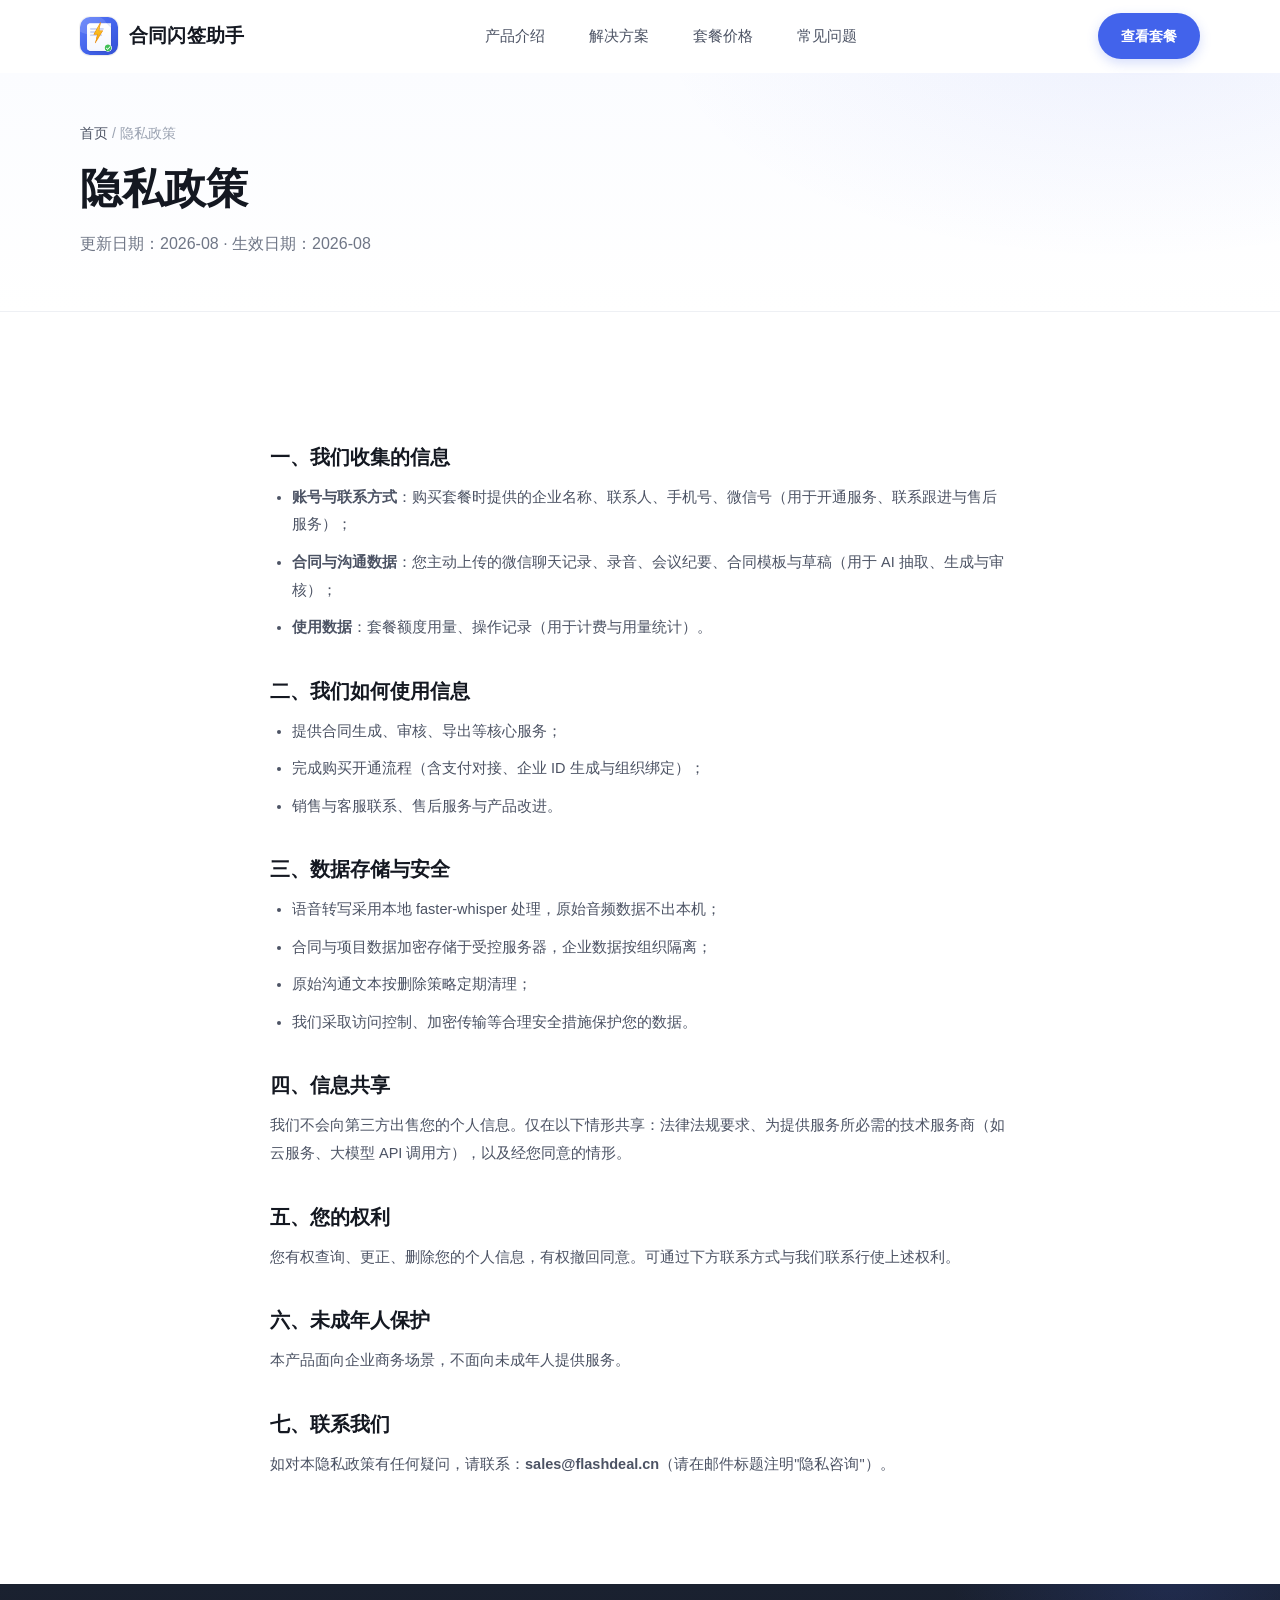
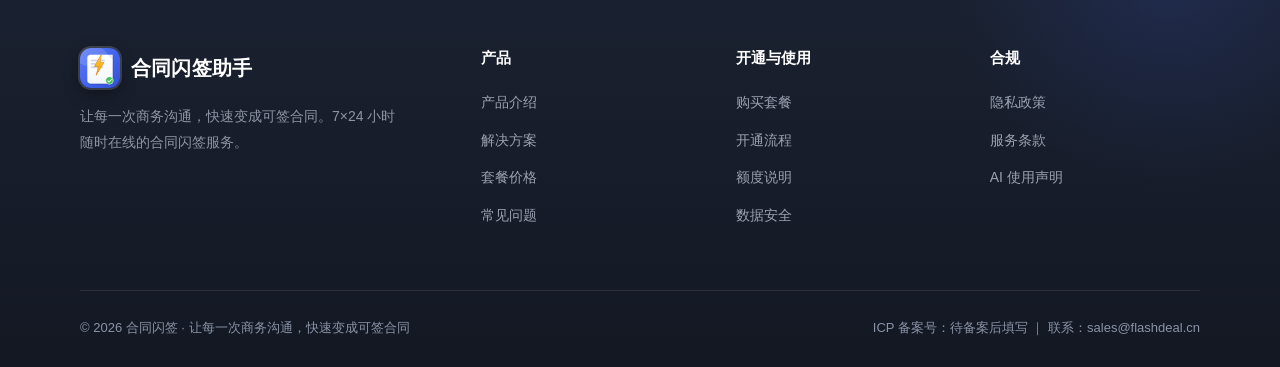
==== privacy.html @ d898d829 "合同闪签助手官网静态站（对外版）" ====
<!DOCTYPE html>
<html lang="zh-CN">
<head>
<meta charset="UTF-8">
<meta name="viewport" content="width=device-width, initial-scale=1.0">
<title>隐私政策 · 合同闪签</title>
<link rel="icon" type="image/x-icon" href="assets/favicon.ico">
<link rel="stylesheet" href="css/style.css">
</head>
<body>

<div data-component="header"></div>

<section class="page-hero" style="padding:48px 0 52px;">
  <div class="container">
    <div class="breadcrumb"><a href="index.html" >首页</a> / 隐私政策</div>
    <h1>隐私政策</h1>
    <p>更新日期：2026-08 · 生效日期：2026-08</p>
  </div>
</section>

<section class="section">
  <div class="container legal">
    <h2>一、我们收集的信息</h2>
    <ul>
      <li><b>账号与联系方式</b>：购买套餐时提供的企业名称、联系人、手机号、微信号（用于开通服务、联系跟进与售后服务）；</li>
      <li><b>合同与沟通数据</b>：您主动上传的微信聊天记录、录音、会议纪要、合同模板与草稿（用于 AI 抽取、生成与审核）；</li>
      <li><b>使用数据</b>：套餐额度用量、操作记录（用于计费与用量统计）。</li>
    </ul>
    <h2>二、我们如何使用信息</h2>
    <ul>
      <li>提供合同生成、审核、导出等核心服务；</li>
      <li>完成购买开通流程（含支付对接、企业 ID 生成与组织绑定）；</li>
      <li>销售与客服联系、售后服务与产品改进。</li>
    </ul>
    <h2>三、数据存储与安全</h2>
    <ul>
      <li>语音转写采用本地 faster-whisper 处理，原始音频数据不出本机；</li>
      <li>合同与项目数据加密存储于受控服务器，企业数据按组织隔离；</li>
      <li>原始沟通文本按删除策略定期清理；</li>
      <li>我们采取访问控制、加密传输等合理安全措施保护您的数据。</li>
    </ul>
    <h2>四、信息共享</h2>
    <p>我们不会向第三方出售您的个人信息。仅在以下情形共享：法律法规要求、为提供服务所必需的技术服务商（如云服务、大模型 API 调用方），以及经您同意的情形。</p>
    <h2>五、您的权利</h2>
    <p>您有权查询、更正、删除您的个人信息，有权撤回同意。可通过下方联系方式与我们联系行使上述权利。</p>
    <h2>六、未成年人保护</h2>
    <p>本产品面向企业商务场景，不面向未成年人提供服务。</p>
    <h2>七、联系我们</h2>
    <p>如对本隐私政策有任何疑问，请联系：<b>sales@flashdeal.cn</b>（请在邮件标题注明"隐私咨询"）。</p>
  </div>
</section>

<div data-component="footer"></div>

<script src="js/components.js"></script>
</body>
</html>
---- css/style.css ----
/* ============================================================
   合同闪签 · 产品官网 设计系统 V3
   精致企业风（Stripe / 飞书）— 大留白 · 柔和色 · 精细排版
   品牌 #4263eb · 中性色为主 · 蓝只做点睛
   ============================================================ */

/* ---------- 设计令牌 ---------- */
:root {
  --primary-50: #eef2ff;  --primary-100: #dbe4ff;  --primary-200: #bccbff;
  --primary-300: #93aaff; --primary-400: #6682f5;  --primary-500: #4263eb;
  --primary-600: #3452d8; --primary-700: #2b44c0;  --primary-800: #243a9e;
  --primary-900: #1f3180;
  --primary: var(--primary-500);
  --primary-dark: var(--primary-600);
  --primary-deep: var(--primary-900);

  --gray-25: #fcfcfd;  --gray-50: #f7f8fa;  --gray-100: #eef0f4;
  --gray-200: #e2e5ec; --gray-300: #c8cdd8; --gray-400: #9aa2b1;
  --gray-500: #6f7686; --gray-600: #4c5364; --gray-700: #343b49;
  --gray-800: #232936; --gray-900: #141821;
  --ink: var(--gray-900);
  --ink-2: var(--gray-600);
  --ink-3: var(--gray-500);

  --gold: #f59f00;      --gold-light: #fff6e3;
  --green: #2f9e44;     --green-light: #e9fbee;
  --red: #d9480f;       --red-light: #fff0e9;

  --grad-brand: linear-gradient(135deg, #5b7bfa 0%, #4263eb 60%, #3452d8 100%);
  --grad-soft: linear-gradient(180deg, #ffffff 0%, #f7f9ff 100%);

  --line: var(--gray-100);
  --bg: #f7f9fc;

  --r-sm: 10px; --r-md: 14px; --r-lg: 18px; --r-xl: 24px;

  --shadow-xs: 0 1px 2px rgba(20, 24, 33, .04);
  --shadow-1: 0 1px 3px rgba(20, 24, 33, .05), 0 6px 16px rgba(20, 24, 33, .05);
  --shadow-2: 0 2px 6px rgba(20, 24, 33, .06), 0 14px 32px rgba(20, 24, 33, .09);
  --shadow-3: 0 4px 10px rgba(20, 24, 33, .07), 0 24px 52px rgba(20, 24, 33, .12);
  --shadow-brand: 0 10px 26px rgba(66, 99, 235, .28);
  --shadow-ring: 0 0 0 4px rgba(66, 99, 235, .12);

  --sp-1: 4px; --sp-2: 8px; --sp-3: 12px; --sp-4: 16px; --sp-5: 20px;
  --sp-6: 24px; --sp-8: 32px; --sp-10: 40px; --sp-12: 48px; --sp-16: 64px; --sp-20: 80px; --sp-24: 96px;

  --font: -apple-system, BlinkMacSystemFont, "PingFang SC", "Hiragino Sans GB", "Heiti SC", "Microsoft YaHei", "Segoe UI", sans-serif;
  --font-num: -apple-system, "SF Pro Display", "Helvetica Neue", "PingFang SC", sans-serif;
}

/* ---------- 基础 ---------- */
*, *::before, *::after { margin: 0; padding: 0; box-sizing: border-box; }
html { scroll-behavior: smooth; -webkit-text-size-adjust: 100%; }
body {
  font-family: var(--font);
  color: var(--ink);
  background: #fff;
  line-height: 1.75;
  font-size: 16px;
  -webkit-font-smoothing: antialiased;
  text-rendering: optimizeLegibility;
}
h1, h2, h3, h4 { text-wrap: balance; line-height: 1.3; }
img { max-width: 100%; display: block; }
a { color: var(--primary-600); text-decoration: none; }
::selection { background: var(--primary-500); color: #fff; }
:focus-visible { outline: none; box-shadow: var(--shadow-ring); border-radius: 6px; }
.container { max-width: 1160px; margin: 0 auto; padding: 0 var(--sp-5); }

/* ---------- 顶部导航 ---------- */
.site-header {
  position: sticky; top: 0; z-index: 100;
  background: rgba(255, 255, 255, .85);
  backdrop-filter: blur(16px) saturate(160%);
  -webkit-backdrop-filter: blur(16px) saturate(160%);
  border-bottom: 1px solid transparent;
  transition: border-color .3s, box-shadow .3s;
}
.site-header.scrolled { border-bottom-color: var(--gray-100); box-shadow: 0 6px 24px rgba(20, 24, 33, .05); }
.nav { display: flex; align-items: center; justify-content: space-between; height: 72px; gap: var(--sp-4); }
.nav-logo { display: flex; align-items: center; gap: 11px; }
.nav-logo img.logo-img {
  width: 38px; height: 38px; border-radius: 10px; object-fit: cover;
  box-shadow: var(--shadow-xs), 0 0 0 1px rgba(20, 24, 33, .05);
  transition: transform .2s;
}
.nav-logo:hover img.logo-img { transform: translateY(-1px); }
.nav-logo .logo-text { font-size: 19px; font-weight: 800; color: var(--gray-900); letter-spacing: .01em; }
.nav-logo:hover .logo-text { color: var(--primary-600); }
.nav-links { display: flex; align-items: center; gap: 8px; }
.nav-links a {
  color: var(--gray-600); font-size: 15px; font-weight: 500;
  padding: 10px 18px; border-radius: 10px;
  transition: color .2s, background .2s;
}
.nav-links a:hover { color: var(--primary-600); background: var(--gray-50); }
.nav-links a.active { color: var(--primary-600); font-weight: 600; background: var(--gray-50); }
.nav-cta { display: flex; align-items: center; gap: var(--sp-3); }
.nav-toggle {
  display: none; background: none; border: 0; cursor: pointer;
  width: 42px; height: 42px; border-radius: 12px; padding: 0;
  flex-direction: column; align-items: center; justify-content: center; gap: 5px;
}
.nav-toggle span { display: block; width: 20px; height: 2px; border-radius: 2px; background: var(--gray-800); transition: transform .3s, opacity .3s; }
.nav-toggle.open span:nth-child(1) { transform: translateY(7px) rotate(45deg); }
.nav-toggle.open span:nth-child(2) { opacity: 0; }
.nav-toggle.open span:nth-child(3) { transform: translateY(-7px) rotate(-45deg); }
.nav-drawer-cta { display: none; }
.nav-backdrop { display: none; }

@media (max-width: 880px) {
  .nav-links {
    position: fixed; top: 0; right: 0; bottom: 0; z-index: 99;
    width: min(80vw, 320px); background: #fff;
    flex-direction: column; align-items: stretch; gap: 4px;
    padding: 88px 20px 24px;
    transform: translateX(105%); transition: transform .32s cubic-bezier(.22,.8,.3,1);
    box-shadow: -20px 0 60px rgba(20, 24, 33, .12); overflow-y: auto;
  }
  .nav-links.open { transform: none; }
  .nav-links a { font-size: 16px; padding: 13px 16px; border-radius: 12px; }
  .nav-links a.active { color: var(--primary-600); background: var(--primary-50); }
  .nav-drawer-cta { display: block; margin-top: 18px; }
  .nav-drawer-cta .btn { width: 100%; }
  .nav-backdrop {
    display: block; position: fixed; inset: 0; z-index: 98;
    background: rgba(20, 24, 33, .4); backdrop-filter: blur(2px);
    opacity: 0; pointer-events: none; transition: opacity .3s;
  }
  .nav-backdrop.show { opacity: 1; pointer-events: auto; }
  .nav-toggle { display: flex; }
  .nav-cta .btn { display: none; }
}

/* ---------- 按钮 ---------- */
.btn {
  display: inline-flex; align-items: center; justify-content: center; gap: 8px;
  padding: 11px 26px; border-radius: 999px; font-size: 15px; font-weight: 600;
  border: 1px solid transparent; cursor: pointer;
  transition: all .2s cubic-bezier(.22,.8,.3,1);
  white-space: nowrap; font-family: var(--font);
}
.btn:active { transform: translateY(0) scale(.98); }
.btn-primary { background: var(--primary-500); color: #fff; box-shadow: 0 4px 12px rgba(66, 99, 235, .22); }
.btn-primary:hover { background: var(--primary-600); box-shadow: 0 8px 20px rgba(66, 99, 235, .3); transform: translateY(-1px); }
.btn-gold { background: #f59f00; color: #fff; box-shadow: 0 4px 12px rgba(245, 159, 0, .22); }
.btn-gold:hover { background: #e69500; box-shadow: 0 8px 20px rgba(245, 159, 0, .3); transform: translateY(-1px); }
.btn-outline { background: #fff; color: var(--primary-600); border-color: var(--gray-200); }
.btn-outline:hover { border-color: var(--primary-300); background: var(--primary-50); transform: translateY(-1px); }
.btn-white { background: #fff; color: var(--primary-600); box-shadow: var(--shadow-1); }
.btn-white:hover { transform: translateY(-1px); box-shadow: var(--shadow-2); }
.btn-ghost-white { background: rgba(255,255,255,.14); color: #fff; border-color: rgba(255,255,255,.45); }
.btn-ghost-white:hover { background: rgba(255,255,255,.26); transform: translateY(-1px); }
.btn-lg { padding: 14px 36px; font-size: 16px; }
.btn-sm { padding: 10px 22px; font-size: 14px; }
.btn-block { width: 100%; }
.btn[disabled] { opacity: .5; cursor: not-allowed; transform: none !important; }
.btn .arrow { transition: transform .2s; }
.btn:hover .arrow { transform: translateX(3px); }

/* ---------- Hero（浅色大气版） ---------- */
.hero {
  position: relative; overflow: hidden;
  padding: 124px 0 110px;
  background:
    radial-gradient(880px 420px at 88% -10%, rgba(66, 99, 235, .08), transparent 62%),
    radial-gradient(760px 400px at -6% 108%, rgba(66, 99, 235, .06), transparent 60%),
    linear-gradient(180deg, #fbfcff 0%, #ffffff 100%);
  border-bottom: 1px solid var(--gray-100);
}
.hero::before {
  content: ""; position: absolute; inset: 0; pointer-events: none;
  background-image:
    linear-gradient(rgba(66, 99, 235, .045) 1px, transparent 1px),
    linear-gradient(90deg, rgba(66, 99, 235, .045) 1px, transparent 1px);
  background-size: 52px 52px;
  -webkit-mask-image: radial-gradient(70% 62% at 30% 20%, #000 0%, transparent 100%);
  mask-image: radial-gradient(70% 62% at 30% 20%, #000 0%, transparent 100%);
}
.hero .container { position: relative; z-index: 2; }
.hero-inner { max-width: 620px; }
.hero-badge {
  display: inline-flex; align-items: center; gap: 8px;
  background: #fff; border: 1px solid var(--gray-100);
  color: var(--gray-600); font-size: 14px; font-weight: 500;
  border-radius: 999px; padding: 7px 16px;
  box-shadow: var(--shadow-xs); margin-bottom: 26px;
  animation: heroIn .7s cubic-bezier(.22,.8,.3,1) both;
}
.hero-badge b { color: var(--primary-600); font-weight: 700; }
.hero h1 {
  font-size: clamp(38px, 5.2vw, 58px); font-weight: 800; line-height: 1.22;
  letter-spacing: 0; color: var(--gray-900); margin-bottom: 24px;
  animation: heroIn .7s cubic-bezier(.22,.8,.3,1) .06s both;
}
.hero h1 .hl {
  background: linear-gradient(115deg, var(--primary-500) 0%, var(--primary-700) 100%);
  -webkit-background-clip: text; background-clip: text;
  -webkit-text-fill-color: transparent; color: transparent;
}
.hero .hero-sub {
  font-size: clamp(16px, 1.8vw, 18px); line-height: 1.8; color: var(--gray-500);
  max-width: 560px; margin-bottom: 34px;
  animation: heroIn .7s cubic-bezier(.22,.8,.3,1) .12s both;
}
.hero .hero-cta { display: flex; gap: 12px; flex-wrap: wrap; margin-bottom: 22px; animation: heroIn .7s cubic-bezier(.22,.8,.3,1) .18s both; }
.hero .hero-note { font-size: 13.5px; color: var(--gray-400); margin-bottom: 34px; animation: heroIn .7s cubic-bezier(.22,.8,.3,1) .24s both; }
.trust-row {
  display: flex; gap: 26px; flex-wrap: wrap; margin-bottom: 40px;
  animation: heroIn .7s cubic-bezier(.22,.8,.3,1) .3s both;
}
.trust-row span { display: inline-flex; align-items: center; gap: 8px; font-size: 14px; color: var(--gray-600); }
.trust-row .tick {
  width: 20px; height: 20px; border-radius: 50%; flex-shrink: 0;
  background: var(--green-light); color: var(--green);
  display: inline-flex; align-items: center; justify-content: center; font-size: 11px; font-weight: 800;
}
@keyframes heroIn { from { opacity: 0; transform: translateY(22px); } to { opacity: 1; transform: none; } }

/* 产品 Mockup */
.hero-visual { position: absolute; right: 16px; top: 50%; transform: translateY(-50%); z-index: 3; width: 436px; }
.hero-visual::before {
  content: ""; position: absolute; inset: -60px -50px; z-index: -1;
  background: radial-gradient(circle, rgba(66,99,235,.16) 0%, transparent 65%);
  filter: blur(6px);
}
@media (max-width: 1120px) { .hero-visual { display: none; } }
.hv-wrap { position: relative; animation: floaty 7s ease-in-out infinite alternate; }
.hv-wrap::after {
  content: ""; position: absolute; inset: 14px -10px -14px 12px; z-index: -1;
  background: #fff; border: 1px solid var(--gray-100); border-radius: 20px;
  box-shadow: var(--shadow-2);
}
@keyframes floaty { from { transform: translateY(-7px); } to { transform: translateY(9px); } }
.hv-main {
  background: #fff; border-radius: 20px; padding: 24px;
  border: 1px solid var(--gray-100);
  box-shadow: 0 30px 70px rgba(20, 24, 33, .12), 0 4px 14px rgba(20, 24, 33, .05);
  color: var(--ink);
}
.hv-head { display: flex; align-items: center; gap: 6px; padding-bottom: 14px; border-bottom: 1px solid var(--gray-100); }
.hv-dot { width: 8px; height: 8px; border-radius: 50%; }
.hv-dot.d1 { background: #f87171; } .hv-dot.d2 { background: #fbbf24; } .hv-dot.d3 { background: #34d399; }
.hv-bolt { margin-left: auto; width: 26px; height: 26px; border-radius: 8px; background: var(--primary-50); color: var(--primary-600); display: flex; align-items: center; justify-content: center; font-size: 13px; }
.hv-lines { display: flex; flex-direction: column; gap: 10px; padding: 18px 2px 8px; }
.hv-lines i { display: block; height: 8px; border-radius: 99px; background: var(--gray-100); }
.hv-lines i:nth-child(1) { width: 78%; background: linear-gradient(90deg, #dbe4ff, #eef2ff); }
.hv-lines i:nth-child(2) { width: 92%; background: linear-gradient(90deg, #c9d6ff, #e8edff); }
.hv-lines i:nth-child(3) { width: 64%; background: linear-gradient(90deg, #b9c9ff, #e3e9ff); }
.hv-progress { height: 6px; border-radius: 99px; background: var(--gray-100); margin: 10px 0 14px; overflow: hidden; }
.hv-progress i { display: block; height: 100%; border-radius: 99px; background: var(--grad-brand); }
.hv-status { display: flex; align-items: center; justify-content: center; font-size: 12px; font-weight: 700; color: var(--green); background: var(--green-light); border-radius: 9px; padding: 8px; }
.hv-mini {
  position: absolute; display: flex; align-items: center; justify-content: center;
  width: 46px; height: 46px; border-radius: 14px; font-size: 20px;
  background: #fff; border: 1px solid var(--gray-100);
  box-shadow: var(--shadow-2);
}
.hv-mini1 { top: -22px; left: -26px; }
.hv-mini2 { bottom: -18px; right: -22px; }
.hv-chip {
  position: absolute; display: inline-flex; align-items: center; justify-content: center;
  border-radius: 999px; font-size: 13px; font-weight: 700;
}
.hv-chip1 { top: 42%; right: -40px; width: 34px; height: 34px; background: var(--primary-50); color: var(--primary-600); box-shadow: var(--shadow-1); }
.hv-chip2 { bottom: 12%; left: -34px; width: 34px; height: 34px; background: var(--green-light); color: var(--green); box-shadow: var(--shadow-1); }

/* 数字栏 */
.stats-bar { display: grid; grid-template-columns: repeat(4, 1fr); max-width: 620px; animation: heroIn .7s cubic-bezier(.22,.8,.3,1) .36s both; }
.stat { text-align: center; padding: 0 18px; position: relative; }
.stat + .stat::before { content: ""; position: absolute; left: 0; top: 6px; bottom: 6px; width: 1px; background: var(--gray-100); }
.stat-num {
  font-size: 38px; font-weight: 800; line-height: 1.1; font-family: var(--font-num);
  color: var(--gray-900); font-variant-numeric: tabular-nums;
}
.stat-label { font-size: 13px; color: var(--gray-500); margin-top: 6px; }
@media (max-width: 720px) { .stats-bar { gap: 12px; } .stat { min-width: 44%; padding: 0 12px; } .stat + .stat::before { display: none; } }

/* ---------- 通用区块 ---------- */
.section { padding: var(--sp-24) 0; }
@media (max-width: 720px) { .section { padding: var(--sp-16) 0; } }
.section.alt { background: var(--bg); }
.section-head { text-align: center; max-width: 720px; margin: 0 auto var(--sp-12); }
.section-head .eyebrow {
  display: inline-flex; align-items: center; gap: 8px;
  color: var(--primary-600); font-size: 13px; font-weight: 600; letter-spacing: .1em;
  margin-bottom: var(--sp-4);
}
.section-head .eyebrow::before { content: ""; width: 18px; height: 2px; border-radius: 2px; background: var(--primary-400); }
.section-head .eyebrow::after { content: ""; width: 18px; height: 2px; border-radius: 2px; background: var(--primary-400); }
.section-head h2 { font-size: clamp(30px, 3.6vw, 42px); font-weight: 800; letter-spacing: 0; color: var(--gray-900); }
.section-head p { color: var(--gray-500); margin-top: 16px; font-size: 16px; line-height: 1.8; }

/* ---------- 卡片 ---------- */
.value-grid { display: grid; grid-template-columns: repeat(3, 1fr); gap: 26px; }
@media (max-width: 920px) { .value-grid { grid-template-columns: 1fr; } }
.value-card {
  background: #fff; border: 1px solid #e8ebf1;
  border-radius: var(--r-lg); padding: 34px 30px;
  box-shadow: var(--shadow-1);
  transition: transform .25s cubic-bezier(.22,.8,.3,1), box-shadow .25s, border-color .25s;
}
.value-card:hover { transform: translateY(-5px); box-shadow: var(--shadow-2); border-color: var(--primary-200); }
.value-icon {
  width: 58px; height: 58px; border-radius: 16px;
  display: flex; align-items: center; justify-content: center;
  font-size: 27px; margin-bottom: 22px;
  box-shadow: inset 0 1px 0 rgba(255,255,255,.8);
}
.v-blue { background: var(--primary-50); }
.v-gold { background: var(--gold-light); }
.v-green { background: var(--green-light); }
.value-card h3 { font-size: 18.5px; font-weight: 700; margin-bottom: 12px; color: var(--gray-900); }
.value-card p { color: var(--gray-500); font-size: 14.5px; line-height: 1.8; }
.value-card .quote { font-size: 14px; color: var(--gray-500); line-height: 1.85; }

/* ---------- 流程步骤 ---------- */
.steps { display: grid; grid-template-columns: repeat(5, 1fr); gap: 14px; }
@media (max-width: 980px) { .steps { grid-template-columns: repeat(2, 1fr); } }
.step {
  position: relative; text-align: center;
  background: #fff; border: 1px solid var(--gray-100); border-radius: var(--r-lg);
  padding: 26px 16px 22px; box-shadow: var(--shadow-xs);
  transition: transform .25s, box-shadow .25s, border-color .25s;
}
.step:hover { transform: translateY(-4px); box-shadow: var(--shadow-1); border-color: var(--gray-200); }
.step-num {
  width: 42px; height: 42px; border-radius: 50%;
  background: var(--gray-900); color: #fff;
  display: flex; align-items: center; justify-content: center;
  font-size: 16px; font-weight: 700; margin: 0 auto 16px;
  box-shadow: 0 6px 14px rgba(20, 24, 33, .12);
}
.step h4 { font-size: 15.5px; font-weight: 700; margin-bottom: 7px; color: var(--gray-900); }
.step p { font-size: 12.5px; color: var(--gray-500); line-height: 1.7; }
@media (min-width: 981px) {
  .step:not(:last-child)::after {
    content: "→";
    position: absolute; right: -14px; top: 50%; transform: translateY(-50%); z-index: 2;
    width: 26px; height: 26px; border-radius: 50%;
    background: #fff; border: 1.5px solid var(--primary-200);
    display: flex; align-items: center; justify-content: center;
    font-size: 12px; color: var(--primary-600); font-weight: 800;
    box-shadow: var(--shadow-xs);
  }
}
.steps.steps-3 { grid-template-columns: repeat(3, 1fr); }
.steps.steps-4 { grid-template-columns: repeat(4, 1fr); }
@media (max-width: 980px) { .steps.steps-3, .steps.steps-4 { grid-template-columns: repeat(2, 1fr); } }

/* ---------- 功能宫格 ---------- */
.feature-grid { display: grid; grid-template-columns: repeat(3, 1fr); gap: 18px; }
@media (max-width: 920px) { .feature-grid { grid-template-columns: 1fr; } }
.feature {
  display: flex; gap: 16px;
  background: #fff; border: 1px solid #e8ebf1;
  border-radius: var(--r-md); padding: 24px; box-shadow: var(--shadow-1);
  transition: transform .25s, box-shadow .25s, border-color .25s;
}
.feature:hover { transform: translateY(-4px); box-shadow: var(--shadow-2); border-color: var(--primary-200); }
.feature .f-icon {
  font-size: 23px; flex-shrink: 0; width: 48px; height: 48px; border-radius: 14px;
  background: var(--primary-50); display: flex; align-items: center; justify-content: center;
  box-shadow: inset 0 1px 0 rgba(255,255,255,.8);
}
.feature h4 { font-size: 15.5px; font-weight: 700; margin-bottom: 5px; color: var(--gray-900); }
.feature p { font-size: 13px; color: var(--gray-500); line-height: 1.75; }

/* ---------- 角色卡 ---------- */
.role-grid { display: grid; grid-template-columns: repeat(2, 1fr); gap: 22px; }
@media (max-width: 820px) { .role-grid { grid-template-columns: 1fr; } }
.role-card {
  background: #fff; border: 1px solid var(--gray-100);
  border-radius: var(--r-lg); padding: 30px; box-shadow: var(--shadow-xs);
  transition: transform .25s, box-shadow .25s, border-color .25s;
}
.role-card:hover { transform: translateY(-4px); box-shadow: var(--shadow-1); border-color: var(--gray-200); }
.role-card .role-tag {
  display: inline-block; font-size: 12px; font-weight: 600; color: var(--primary-600);
  background: var(--primary-50); border-radius: 999px; padding: 4px 13px; margin-bottom: 14px;
}
.role-card h3 { font-size: 19px; margin-bottom: 16px; color: var(--gray-900); }
.role-card .pain {
  color: #b3401f; font-size: 13.5px; line-height: 1.75;
  background: var(--red-light); border-left: 3px solid var(--red);
  border-radius: 0 10px 10px 0; padding: 11px 15px; margin-bottom: 14px;
}
.role-card .fix { font-size: 14.5px; color: var(--gray-600); line-height: 1.9; }
.role-card blockquote {
  border-left: 3px solid var(--primary-200); padding: 2px 0 2px 16px; margin-top: 18px;
  font-size: 14px; color: var(--gray-500); line-height: 1.9;
}

/* ---------- 套餐 ---------- */
.plan-grid { display: grid; grid-template-columns: repeat(3, 1fr); gap: 20px; align-items: stretch; }
@media (max-width: 920px) { .plan-grid { grid-template-columns: 1fr; max-width: 480px; margin: 0 auto; } }
.plan-card {
  position: relative; display: flex; flex-direction: column;
  background: #fff; border: 1px solid var(--gray-100); border-radius: 20px;
  padding: 32px 26px 26px; box-shadow: var(--shadow-xs);
  transition: transform .28s cubic-bezier(.22,.8,.3,1), box-shadow .28s, border-color .28s;
}
.plan-card:hover { transform: translateY(-4px); box-shadow: var(--shadow-1); border-color: var(--gray-200); }
.plan-card.popular {
  border: 2px solid var(--primary-400);
  box-shadow: 0 0 0 4px rgba(66, 99, 235, .06), 0 22px 52px rgba(66, 99, 235, .16);
  transform: scale(1.05);
}
.plan-card.popular:hover { transform: scale(1.05) translateY(-4px); box-shadow: 0 0 0 4px rgba(66, 99, 235, .08), 0 28px 60px rgba(66, 99, 235, .2); }
.plan-card .plan-name { font-size: 17px; font-weight: 800; color: var(--gray-900); display: flex; align-items: center; gap: 8px; }
.plan-card .plan-team { font-size: 13px; color: var(--gray-500); margin-top: 3px; }
.plan-card .plan-price { margin: 18px 0 2px; display: flex; align-items: baseline; gap: 6px; }
.plan-card .plan-price .num { font-size: 42px; font-weight: 800; font-family: var(--font-num); letter-spacing: -1px; color: var(--gray-900); line-height: 1; font-variant-numeric: tabular-nums; }
.plan-card.popular .plan-price .num { color: var(--primary-600); }
.plan-card .plan-price .unit { font-size: 14px; color: var(--gray-500); }
.plan-card .plan-quota {
  display: inline-block; align-self: flex-start;
  background: var(--primary-50); color: var(--primary-600);
  font-size: 13px; font-weight: 600; border-radius: 999px; padding: 5px 14px;
  margin: 14px 0 16px;
}
.plan-card .plan-desc { font-size: 13.5px; color: var(--gray-500); min-height: 42px; line-height: 1.7; }
.plan-card .plan-feats { list-style: none; margin: 14px 0 22px; flex: 1; }
.plan-card .plan-feats li { font-size: 13.5px; color: var(--gray-600); padding: 7px 0 7px 28px; position: relative; line-height: 1.65; }
.plan-card .plan-feats li::before {
  content: "✓"; position: absolute; left: 0; top: 9px;
  width: 18px; height: 18px; border-radius: 6px;
  background: var(--green-light); color: var(--green);
  font-size: 11px; font-weight: 800;
  display: flex; align-items: center; justify-content: center;
}
.plan-card .btn { width: 100%; }
.plan-badge {
  display: inline-flex; align-items: center; gap: 6px; align-self: flex-start;
  background: var(--grad-brand); color: #fff; font-size: 12.5px; font-weight: 700;
  border-radius: 999px; padding: 6px 16px; white-space: nowrap;
  box-shadow: 0 8px 20px rgba(66, 99, 235, .3); letter-spacing: .02em;
  margin-bottom: 16px;
}
.plan-strip { display: grid; grid-template-columns: repeat(2, 1fr); gap: 16px; margin-top: 24px; }
@media (max-width: 820px) { .plan-strip { grid-template-columns: 1fr; } }
.plan-strip-card {
  display: flex; align-items: center; justify-content: space-between; gap: 16px;
  background: #fff; border: 1px solid #e8ebf1;
  border-radius: var(--r-lg); padding: 20px 24px;
  box-shadow: var(--shadow-xs);
  transition: background .2s, transform .2s, box-shadow .2s, border-color .2s;
}
.plan-strip-card:hover { background: var(--gray-25); transform: translateY(-2px); box-shadow: var(--shadow-1); border-color: var(--primary-200); }
.plan-strip-card .left .t { font-weight: 700; font-size: 15.5px; color: var(--gray-800); }
.plan-strip-card .left .d { font-size: 13px; color: var(--gray-500); margin-top: 3px; }

/* ---------- 对比表 ---------- */
.compare-wrap { overflow-x: auto; background: #fff; border: 1px solid var(--gray-100); border-radius: var(--r-lg); box-shadow: var(--shadow-xs); }
.compare { width: 100%; border-collapse: collapse; min-width: 780px; }
.compare th, .compare td { padding: 14px 16px; text-align: center; font-size: 14px; border-bottom: 1px solid var(--gray-100); }
.compare th { background: var(--gray-50); font-weight: 600; color: var(--gray-700); font-size: 13.5px; }
.compare tbody tr:nth-child(even) td { background: var(--gray-25); }
.compare tbody tr:hover td { background: var(--primary-50); }
.compare td:first-child, .compare th:first-child { text-align: left; color: var(--gray-500); font-size: 13px; min-width: 150px; }
.compare tr:last-child td { border-bottom: 0; }
.compare .hl-cell { color: var(--primary-600); font-weight: 700; }
.compare .col-team { background: var(--primary-50); }
.compare .col-team th { background: var(--primary-500); color: #fff; font-weight: 700; }
.compare .col-team td { background: rgba(238, 242, 255, .4); }
.compare tbody tr:nth-child(even) .col-team td { background: rgba(238, 242, 255, .65); }
.compare td:not(:first-child) { color: var(--gray-600); }

/* ---------- 购买页 ---------- */
.checkout-grid { display: grid; grid-template-columns: 392px 1fr; gap: 26px; align-items: start; }
@media (max-width: 920px) { .checkout-grid { grid-template-columns: 1fr; } }
.order-box {
  background: #fff; border: 1px solid var(--gray-100); border-radius: var(--r-lg);
  padding: 26px; box-shadow: var(--shadow-1); position: sticky; top: 92px;
}
.order-box h3 { font-size: 16px; margin-bottom: 16px; color: var(--gray-900); }
.order-row { display: flex; justify-content: space-between; padding: 11px 0; font-size: 14px; border-bottom: 1px dashed var(--gray-100); }
.order-row .k { color: var(--gray-500); }
.order-row .v { font-weight: 600; color: var(--gray-800); }
.order-total { display: flex; justify-content: space-between; align-items: baseline; padding: 18px 0 6px; }
.order-total .t { font-size: 15px; font-weight: 700; color: var(--gray-900); }
.order-total .p { font-size: 32px; font-weight: 800; font-family: var(--font-num); color: var(--primary-600); }

/* 表单 */
.form { background: #fff; border: 1px solid var(--gray-100); border-radius: var(--r-lg); padding: 30px; box-shadow: var(--shadow-1); }
.form h3 { font-size: 18px; margin-bottom: 8px; color: var(--gray-900); }
.form-grid { display: grid; grid-template-columns: 1fr 1fr; gap: 18px; }
@media (max-width: 640px) { .form-grid { grid-template-columns: 1fr; } }
.form-group { display: flex; flex-direction: column; gap: 7px; }
.form-group.full { grid-column: 1 / -1; }
.form-group label { font-size: 13.5px; font-weight: 600; color: var(--gray-700); }
.form-group label .req { color: var(--red); }
.form-group input, .form-group select, .form-group textarea {
  font-family: var(--font); font-size: 15px; padding: 12px 15px;
  border: 1.5px solid var(--gray-200); border-radius: 12px;
  background: #fff; color: var(--ink);
  transition: border-color .2s, box-shadow .2s;
}
.form-group input:focus, .form-group select:focus, .form-group textarea:focus {
  outline: none; border-color: var(--primary-400); box-shadow: var(--shadow-ring);
}
.form-group input::placeholder, .form-group textarea::placeholder { color: var(--gray-300); }
.form-check { display: flex; align-items: flex-start; gap: 9px; font-size: 13px; color: var(--gray-500); margin-top: 8px; }
.form-check input { margin-top: 4px; accent-color: var(--primary-500); }
.form .btn { margin-top: 24px; }
.form-note { font-size: 12.5px; color: var(--gray-400); margin-top: 14px; text-align: center; }

/* 支付二维码占位 */
.pay-box {
  background: var(--gray-25); border: 1.5px dashed var(--gray-200);
  border-radius: var(--r-lg); padding: 24px; text-align: center; margin-bottom: 24px; position: relative;
}
.pay-box .pay-badge {
  position: absolute; top: -12px; left: 50%; transform: translateX(-50%);
  background: var(--primary-500); color: #fff; font-size: 12px; font-weight: 700;
  border-radius: 999px; padding: 4px 14px; white-space: nowrap; box-shadow: var(--shadow-brand);
}
.pay-box .qr {
  width: 168px; height: 168px; margin: 16px auto;
  border-radius: 14px; background: #fff; border: 1px solid var(--gray-100);
  display: flex; align-items: center; justify-content: center;
  font-size: 12px; color: var(--gray-400); box-shadow: var(--shadow-xs);
}
.pay-box .t { font-weight: 700; font-size: 15.5px; color: var(--gray-900); }
.pay-box .d { font-size: 13px; color: var(--gray-500); margin-top: 5px; line-height: 1.7; }

/* ---------- FAQ ---------- */
.faq-list { max-width: 840px; margin: 0 auto; }
.faq-item {
  background: #fff; border: 1px solid var(--gray-100);
  border-radius: var(--r-md); margin-bottom: 10px; overflow: hidden;
  transition: box-shadow .25s, border-color .25s;
}
.faq-item:hover { border-color: var(--gray-200); }
.faq-item.open { box-shadow: var(--shadow-1); border-color: var(--gray-200); }
.faq-q {
  padding: 19px 24px; font-weight: 600; font-size: 15.5px; cursor: pointer;
  display: flex; justify-content: space-between; align-items: center; gap: 12px;
  color: var(--gray-800); user-select: none;
}
.faq-q .arr {
  width: 26px; height: 26px; border-radius: 50%; flex-shrink: 0;
  background: var(--gray-50); color: var(--gray-500);
  display: flex; align-items: center; justify-content: center; font-size: 12px;
  transition: transform .3s cubic-bezier(.22,.8,.3,1), background .2s, color .2s;
}
.faq-item.open .faq-q .arr { transform: rotate(180deg); background: var(--primary-500); color: #fff; }
.faq-a { display: none; padding: 0 24px 20px; font-size: 14.5px; color: var(--gray-600); line-height: 1.9; }
.faq-item.open .faq-a { display: block; animation: fadeIn .3s ease; }
@keyframes fadeIn { from { opacity: 0; transform: translateY(-4px); } to { opacity: 1; transform: none; } }
.faq-list h3 { font-size: 17px; margin: 28px 0 14px; color: var(--gray-900); display: flex; align-items: center; gap: 8px; }

/* ---------- 页脚 ---------- */
.site-footer {
  position: relative; overflow: hidden;
  background: linear-gradient(180deg, #1a2130 0%, #131823 100%);
  color: #aab2c2; padding: 64px 0 28px;
}
.site-footer::before {
  content: ""; position: absolute; width: 500px; height: 500px; border-radius: 50%;
  background: radial-gradient(circle, rgba(66, 99, 235, .16), transparent 62%);
  top: -260px; right: -140px; pointer-events: none;
}
.footer-grid { position: relative; display: grid; grid-template-columns: 1.7fr 1fr 1fr 1fr; gap: 44px; }
@media (max-width: 920px) { .footer-grid { grid-template-columns: 1fr 1fr; } }
.footer-logo { display: flex; align-items: center; gap: 11px; }
.footer-logo img.footer-logo-img {
  width: 40px; height: 40px; border-radius: 11px; object-fit: cover;
  box-shadow: 0 0 0 2px rgba(255,255,255,.16), 0 6px 16px rgba(0,0,0,.35);
}
.footer-logo .logo-text { font-size: 20px; font-weight: 800; color: #fff; letter-spacing: .01em; }
.footer-brand .slogan { margin-top: 16px; font-size: 14px; opacity: .8; max-width: 320px; line-height: 1.85; }
.footer-col h4 { color: #fff; font-size: 15px; margin-bottom: 16px; font-weight: 700; }
.footer-col a { display: block; color: #9aa2b1; font-size: 14px; padding: 6.5px 0; transition: color .2s; }
.footer-col a:hover { color: #fff; }
.footer-bottom {
  position: relative; border-top: 1px solid rgba(255,255,255,.1);
  margin-top: 56px; padding-top: 26px;
  display: flex; justify-content: space-between; gap: 12px; flex-wrap: wrap;
  font-size: 13px; color: #8a93a6;
}

/* ---------- 内页 Hero（浅色） ---------- */
.page-hero {
  position: relative; overflow: hidden;
  padding: 84px 0 64px;
  background:
    radial-gradient(760px 380px at 88% -20%, rgba(66, 99, 235, .07), transparent 62%),
    linear-gradient(180deg, #fbfcff 0%, #ffffff 100%);
  border-bottom: 1px solid var(--gray-100);
}
.page-hero .container { position: relative; z-index: 2; }
.page-hero h1 { font-size: clamp(30px, 4vw, 42px); font-weight: 800; color: var(--gray-900); letter-spacing: 0; }
.page-hero p { color: var(--gray-500); margin-top: 14px; max-width: 660px; font-size: 16px; line-height: 1.8; }
.breadcrumb { font-size: 14px; color: var(--gray-400); margin-bottom: 16px; }
.breadcrumb a { color: var(--gray-600); }
.breadcrumb a:hover { color: var(--primary-600); text-decoration: underline; }

/* ---------- CTA 横幅（保留品牌色，作为全站唯一点睛） ---------- */
.cta-band {
  position: relative; overflow: hidden; text-align: center; color: #fff;
  background:
    radial-gradient(600px 320px at 85% -30%, rgba(255,255,255,.14), transparent 62%),
    radial-gradient(520px 300px at 10% 120%, rgba(255,255,255,.08), transparent 62%),
    linear-gradient(135deg, #4a67f2 0%, #4263eb 52%, #3452d8 100%);
  border-radius: 24px; padding: 72px 24px;
  box-shadow: 0 24px 60px rgba(66, 99, 235, .25);
}
.cta-band::before {
  content: ""; position: absolute; inset: 0; pointer-events: none;
  background-image:
    linear-gradient(rgba(255,255,255,.045) 1px, transparent 1px),
    linear-gradient(90deg, rgba(255,255,255,.045) 1px, transparent 1px);
  background-size: 42px 42px;
  -webkit-mask-image: radial-gradient(70% 80% at 50% 0%, #000 0%, transparent 90%);
  mask-image: radial-gradient(70% 80% at 50% 0%, #000 0%, transparent 90%);
}
.cta-band > * { position: relative; z-index: 2; }
.cta-band h2 { font-size: clamp(24px, 3vw, 34px); font-weight: 800; }
.cta-band p { opacity: .92; margin: 14px 0 30px; font-size: 16px; }
.cta-band .cta-row { display: flex; gap: 12px; justify-content: center; flex-wrap: wrap; }
.cta-band .btn-gold { background: #fff; color: var(--primary-600); box-shadow: 0 10px 26px rgba(20, 30, 90, .25); }
.cta-band .btn-gold:hover { background: #f2f5ff; transform: translateY(-1px); box-shadow: 0 14px 30px rgba(20, 30, 90, .3); }

.notice {
  background: var(--gold-light); border: 1px solid #ffe3b3; color: #7a5b00;
  border-radius: 12px; padding: 15px 19px; font-size: 14px; line-height: 1.8;
}
.notice.blue { background: var(--primary-50); border-color: var(--primary-100); color: var(--primary-800); }

.legal { max-width: 780px; margin: 0 auto; }
.legal h2 { font-size: 20px; margin: 36px 0 14px; color: var(--gray-900); }
.legal p, .legal li { font-size: 14.5px; color: var(--gray-600); margin-bottom: 10px; line-height: 1.9; }
.legal ul { padding-left: 22px; }

/* 移动端吸底 CTA */
.mobile-cta {
  display: none; position: fixed; bottom: 0; left: 0; right: 0; z-index: 90;
  background: rgba(255,255,255,.95); backdrop-filter: blur(12px);
  border-top: 1px solid var(--gray-100);
  padding: 10px 16px; gap: 12px; box-shadow: 0 -8px 24px rgba(20, 24, 33, .06);
  padding-bottom: calc(10px + env(safe-area-inset-bottom));
}
.mobile-cta .btn { flex: 1; }
@media (max-width: 880px) { .mobile-cta { display: flex; } body { padding-bottom: 70px; } body.no-pad { padding-bottom: 0; } }

/* 动画 */
.fade-up { opacity: 0; transform: translateY(20px); transition: opacity .55s cubic-bezier(.22,.8,.3,1), transform .55s cubic-bezier(.22,.8,.3,1); will-change: opacity, transform; }
.fade-up.in { opacity: 1; transform: none; }
.value-grid .value-card:nth-child(2), .feature-grid .feature:nth-child(2), .role-grid .role-card:nth-child(2) { transition-delay: .07s; }
.value-grid .value-card:nth-child(3), .feature-grid .feature:nth-child(3), .role-grid .role-card:nth-child(3) { transition-delay: .14s; }
.value-grid .value-card:nth-child(4) { transition-delay: .07s; }

@media (prefers-reduced-motion: reduce) {
  *, *::before, *::after { transition: none !important; animation: none !important; }
  .fade-up { opacity: 1; transform: none; }
}
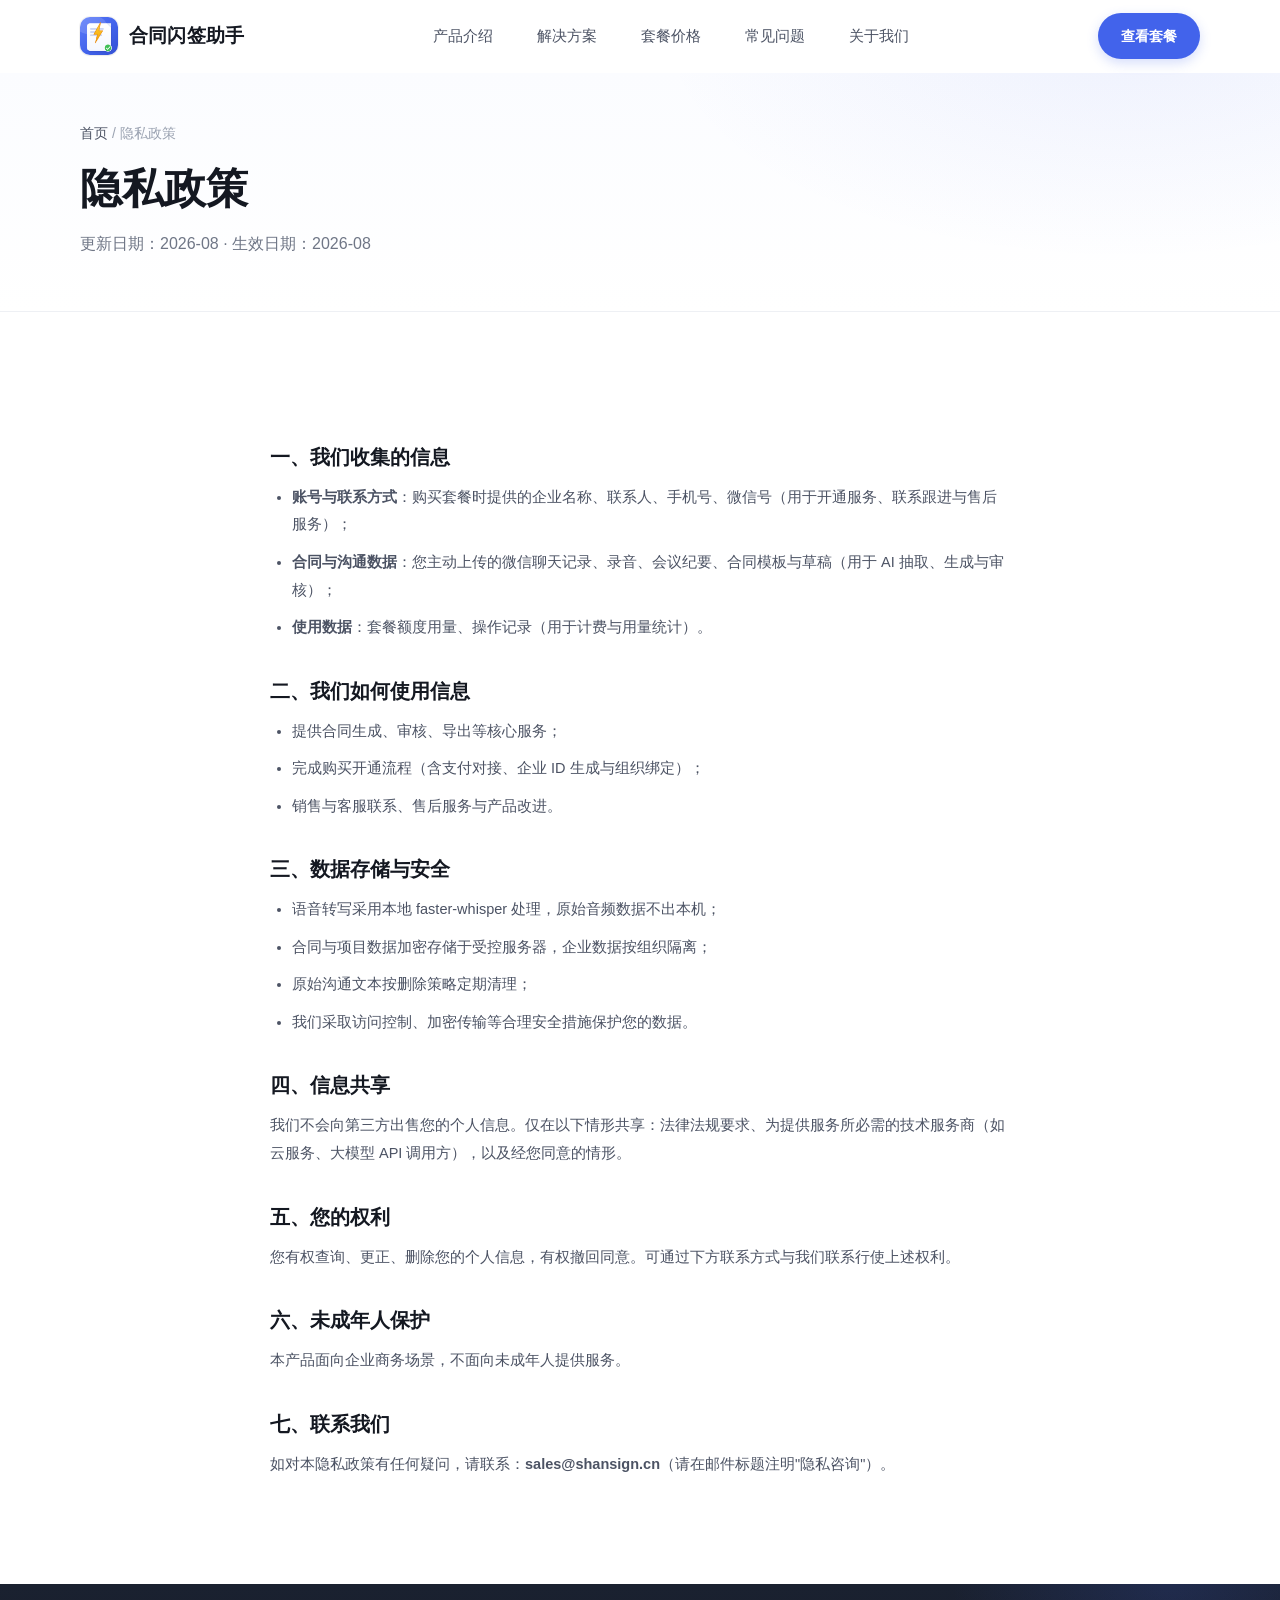
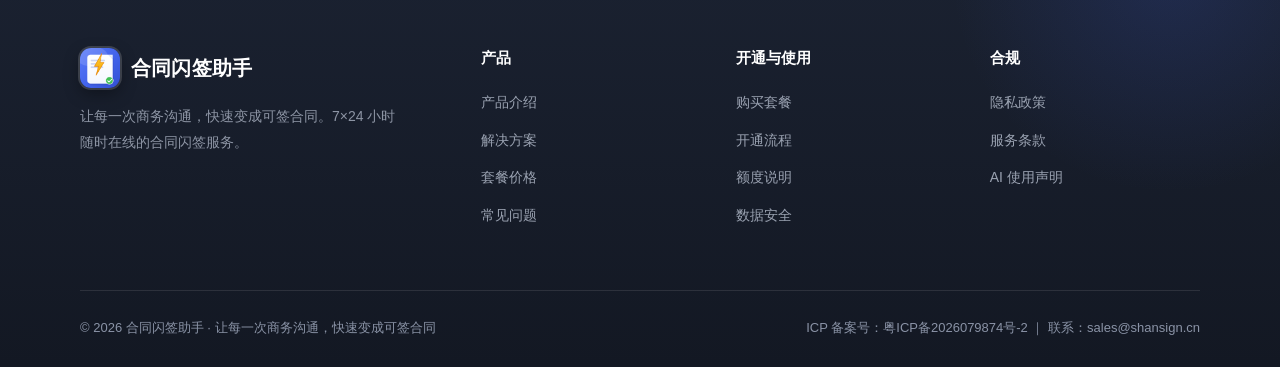
==== commit b91c29e9: "页脚填备案号 粤ICP备2026079874号-2，联系邮箱改 shansign.cn" ====
--- a/privacy.html
+++ b/privacy.html
@@ -47,7 +47,7 @@
     <h2>六、未成年人保护</h2>
     <p>本产品面向企业商务场景，不面向未成年人提供服务。</p>
     <h2>七、联系我们</h2>
-    <p>如对本隐私政策有任何疑问，请联系：<b>sales@flashdeal.cn</b>（请在邮件标题注明"隐私咨询"）。</p>
+    <p>如对本隐私政策有任何疑问，请联系：<b>sales@shansign.cn</b>（请在邮件标题注明"隐私咨询"）。</p>
   </div>
 </section>
 
